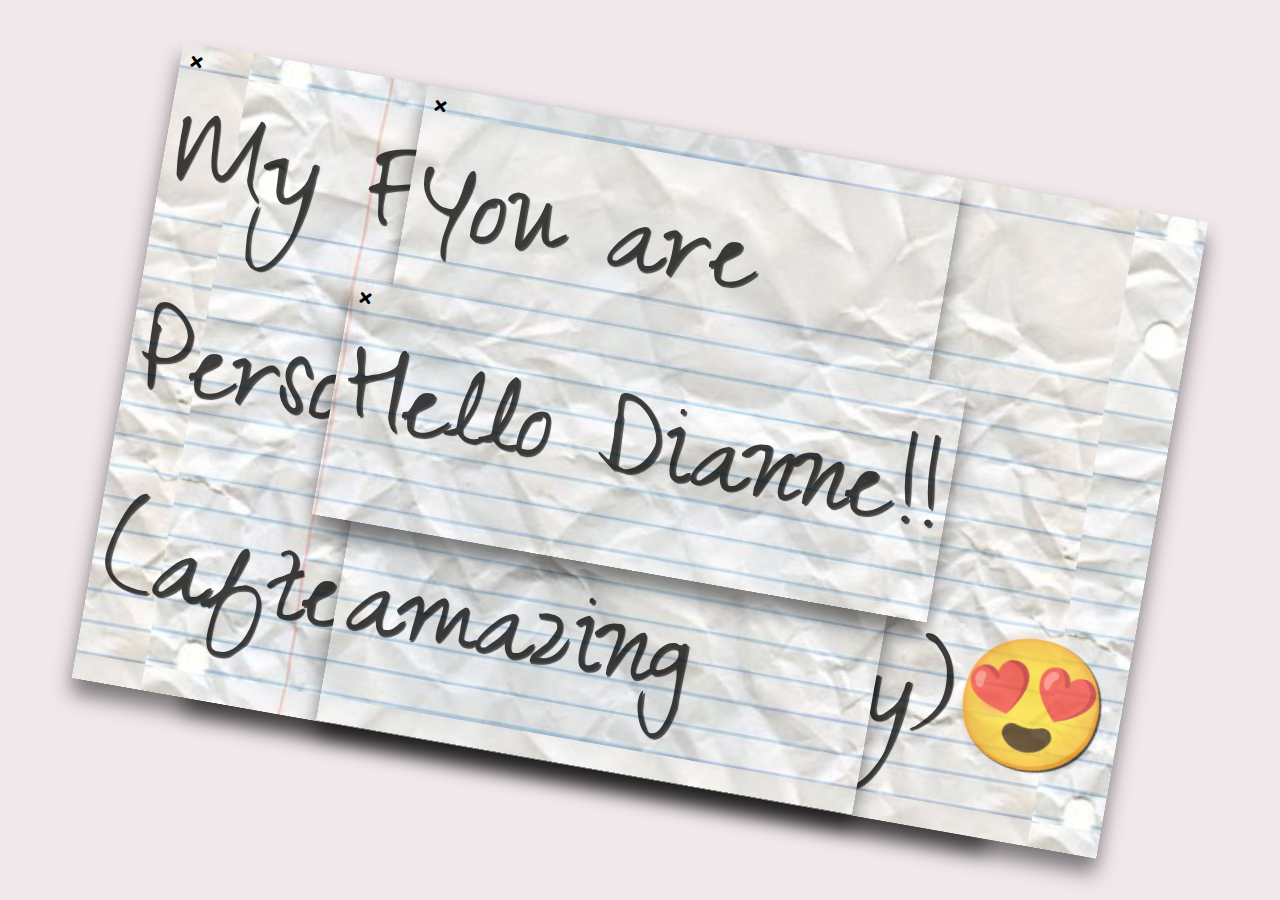
==== index.html @ 6301748b "Finish" ====
<!DOCTYPE html>
<html lang="en">
<head>
    <meta charset="UTF-8">
    <meta name="viewport" content="width=device-width, initial-scale=1.0">
    <title>Diya 🥰🥰</title>
    <link rel="stylesheet" href="style.css">
    <link rel="stylesheet" href="https://cdnjs.cloudflare.com/ajax/libs/font-awesome/5.15.1/css/all.min.css">
    <link rel="preconnect" href="https://fonts.googleapis.com">
    <link rel="preconnect" href="https://fonts.gstatic.com" crossorigin>
    <link href="https://fonts.googleapis.com/css2?family=Zeyada&display=swap" rel="stylesheet">
</head>
<body>
    <p>
        <a href="valentine.html">Click Me</a>
    </p>
    <div class="paper dani">
        <i class="fas fa-times fa-1x" onclick="conceal(this)"></i>
        <p>Your smile</p>
        <p>pierces through <br> everything. 🤩</p>
        <img src="assets/myCrush.jpg" alt="">
    </div>
    <div class="paper img">
        <i class="fas fa-times fa-1x" onclick="hide(this)"></i>
        <p>How can someone</p>
        <p>be so cute </p>
        <p>yet so bright... 💖</p>
    </div>
    <div class="paper img">
        <i class="fas fa-times fa-1x" onclick="hide(this)"></i>
        <p>My Favorite </p>
        <p>Person </p>
        <p>(after my family)😍</p>
    </div>
    <div class="paper img">
        <i class="fas fa-times fa-1x" onclick="hide(this)"></i>
        <p>You are </p>
        <p>dazzling and </p>
        <p>amazing</p>
    </div>
    <div class="paper img">
        <i class="fas fa-times fa-1x" onclick="hide(this)"></i>
        <p>Hello Dianne!!</p>
        <p> </p>
    </div>

</body>
<script src="script.js"></script>
</html>
---- style.css ----
*{
    margin: 0;
    padding: 0;
    box-sizing: border-box;
}

body{
    display: flex;
    justify-content: center;
    align-items: center;
    height: 100vh;
    background-color: #f1e8eb;
}

.paper{
    background-image: url("assets/paper.jpg");
    background-size: 900px;
    background-position: center center;
    padding: 20px;
    transform: rotateZ(10deg);
    box-shadow: 1px 15px 20px 0 rgba(0,0,0, 0.5);
    position: absolute;
}
.paper.img{
    padding: 10px;
}
p{
    font-family: 'Zeyada';
    font-size: clamp(10vw, 3em, 100vw);
    opacity: 0.75;
    text-shadow: 2px 1.5px 1px rgba(0,0,0, 0.9); 
}

i:hover{
    cursor: pointer;
}
img{
    max-height: 300px;
    width: 100%;
    user-select: none;
}
.dani{
    display: none;
}
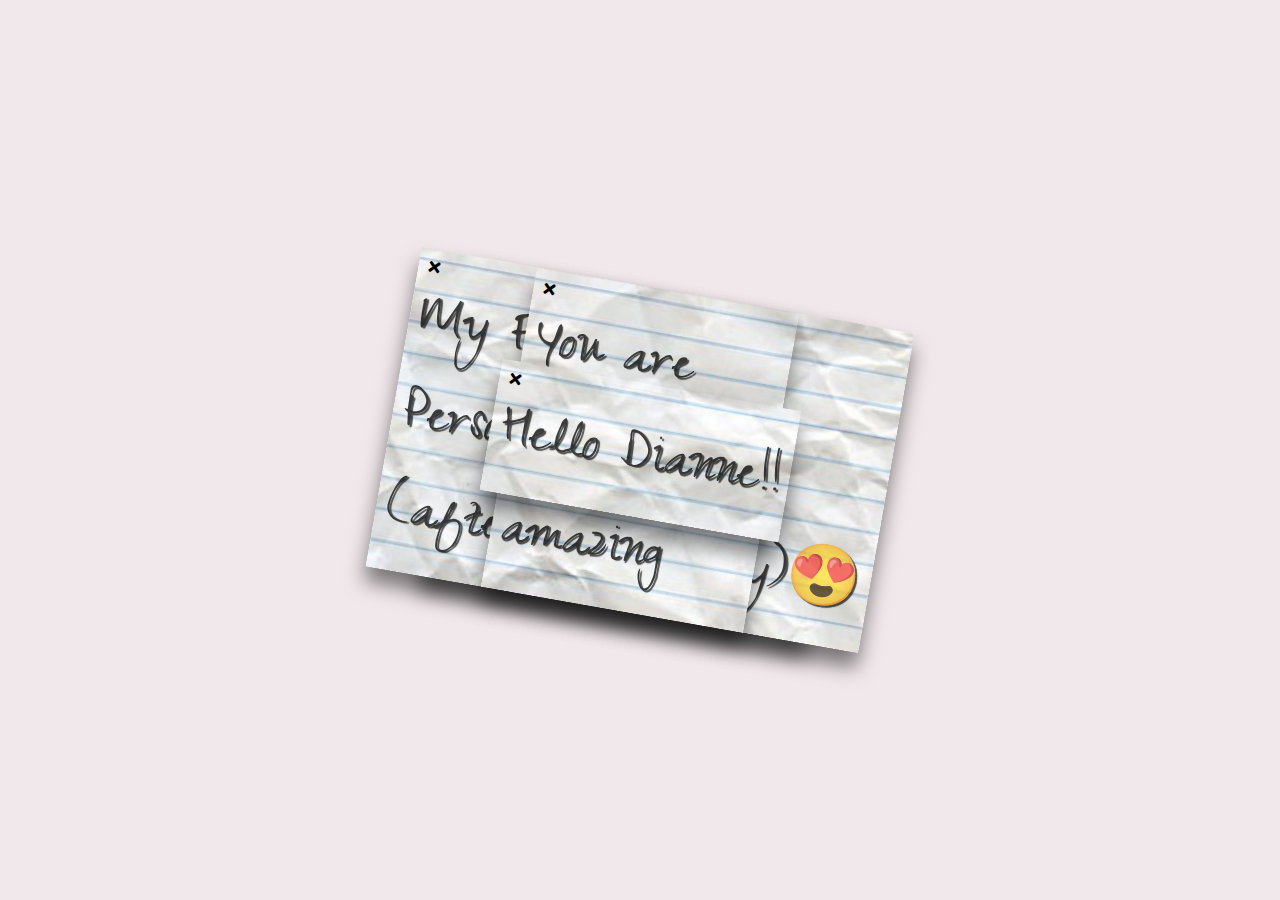
==== commit c09c3cdc: "Update index.html" ====
--- a/index.html
+++ b/index.html
@@ -3,7 +3,7 @@
 <head>
     <meta charset="UTF-8">
     <meta name="viewport" content="width=device-width, initial-scale=1.0">
-    <title>Diya 🥰🥰</title>
+    <title>Hi iya</title>
     <link rel="stylesheet" href="style.css">
     <link rel="stylesheet" href="https://cdnjs.cloudflare.com/ajax/libs/font-awesome/5.15.1/css/all.min.css">
     <link rel="preconnect" href="https://fonts.googleapis.com">
@@ -46,4 +46,4 @@
 
 </body>
 <script src="script.js"></script>
-</html>+</html>
--- a/style.css
+++ b/style.css
@@ -16,7 +16,7 @@
     background-image: url("assets/paper.jpg");
     background-size: 900px;
     background-position: center center;
-    padding: 20px;
+
     transform: rotateZ(10deg);
     box-shadow: 1px 15px 20px 0 rgba(0,0,0, 0.5);
     position: absolute;
@@ -26,7 +26,7 @@
 }
 p{
     font-family: 'Zeyada';
-    font-size: clamp(10vw, 3em, 100vw);
+    font-size:  60px;
     opacity: 0.75;
     text-shadow: 2px 1.5px 1px rgba(0,0,0, 0.9); 
 }
@@ -42,3 +42,9 @@
 .dani{
     display: none;
 }
+
+@media screen and (max-width: 600px){
+    p{
+        font-size: 3em;
+    }
+}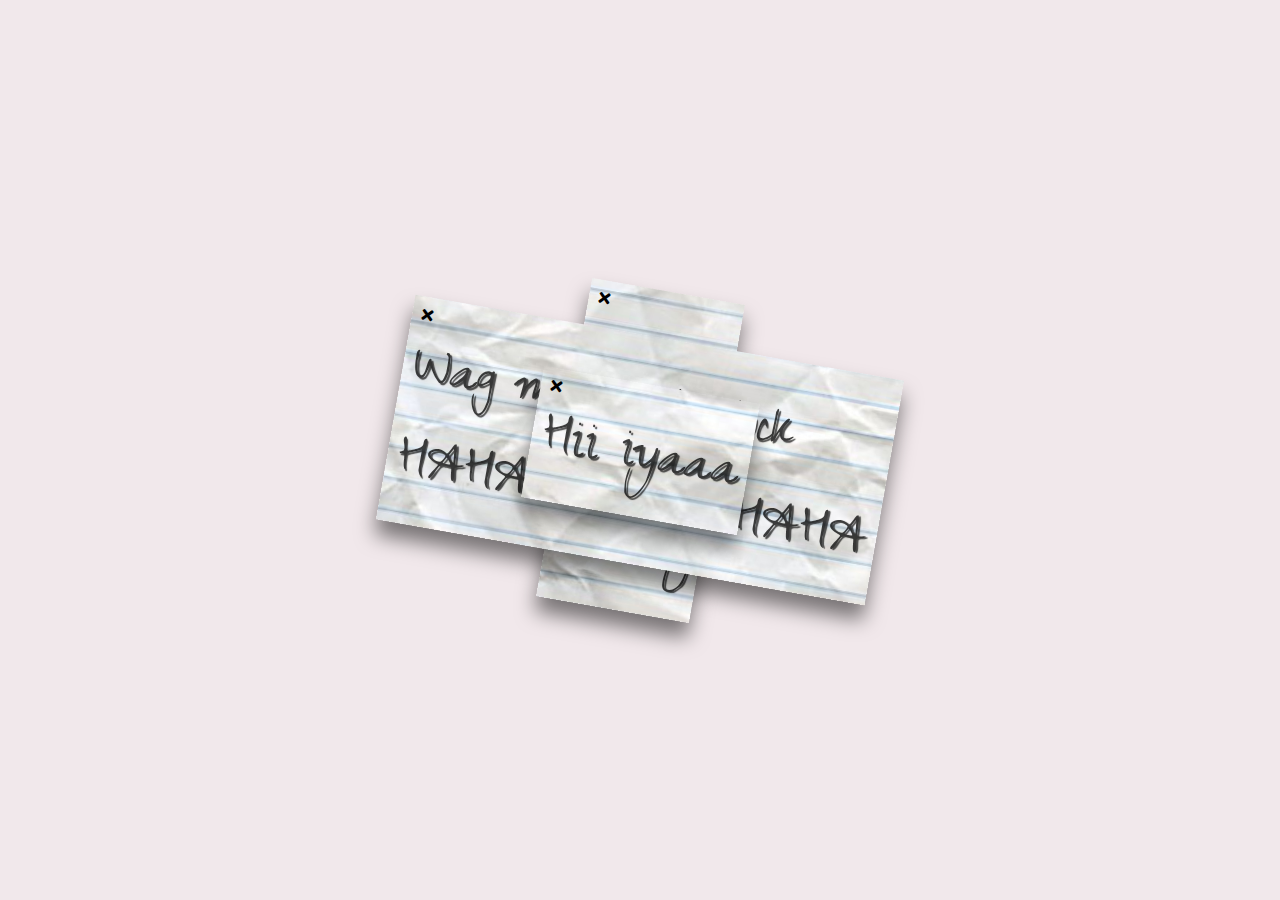
==== commit 66bb8e68: "Update index.html" ====
--- a/index.html
+++ b/index.html
@@ -14,33 +14,24 @@
     <p>
         <a href="valentine.html">Click Me</a>
     </p>
-    <div class="paper dani">
-        <i class="fas fa-times fa-1x" onclick="conceal(this)"></i>
-        <p>Your smile</p>
-        <p>pierces through <br> everything. 🤩</p>
-        <img src="assets/myCrush.jpg" alt="">
+    <div class="paper img">
+        <i class="fas fa-times fa-1x" onclick="hide(this)"></i>
+        <p>charot</p>
     </div>
     <div class="paper img">
         <i class="fas fa-times fa-1x" onclick="hide(this)"></i>
-        <p>How can someone</p>
-        <p>be so cute </p>
-        <p>yet so bright... 💖</p>
+        <p>tara </p>
+        <p>tft </p>
+        <p> or urf</p>
     </div>
     <div class="paper img">
         <i class="fas fa-times fa-1x" onclick="hide(this)"></i>
-        <p>My Favorite </p>
-        <p>Person </p>
-        <p>(after my family)😍</p>
+        <p>Wag mo ako I block </p>
+        <p>HAHAHAHAHAHAHA </p>
     </div>
     <div class="paper img">
         <i class="fas fa-times fa-1x" onclick="hide(this)"></i>
-        <p>You are </p>
-        <p>dazzling and </p>
-        <p>amazing</p>
-    </div>
-    <div class="paper img">
-        <i class="fas fa-times fa-1x" onclick="hide(this)"></i>
-        <p>Hello Dianne!!</p>
+        <p>Hii iyaaa</p>
         <p> </p>
     </div>
 
